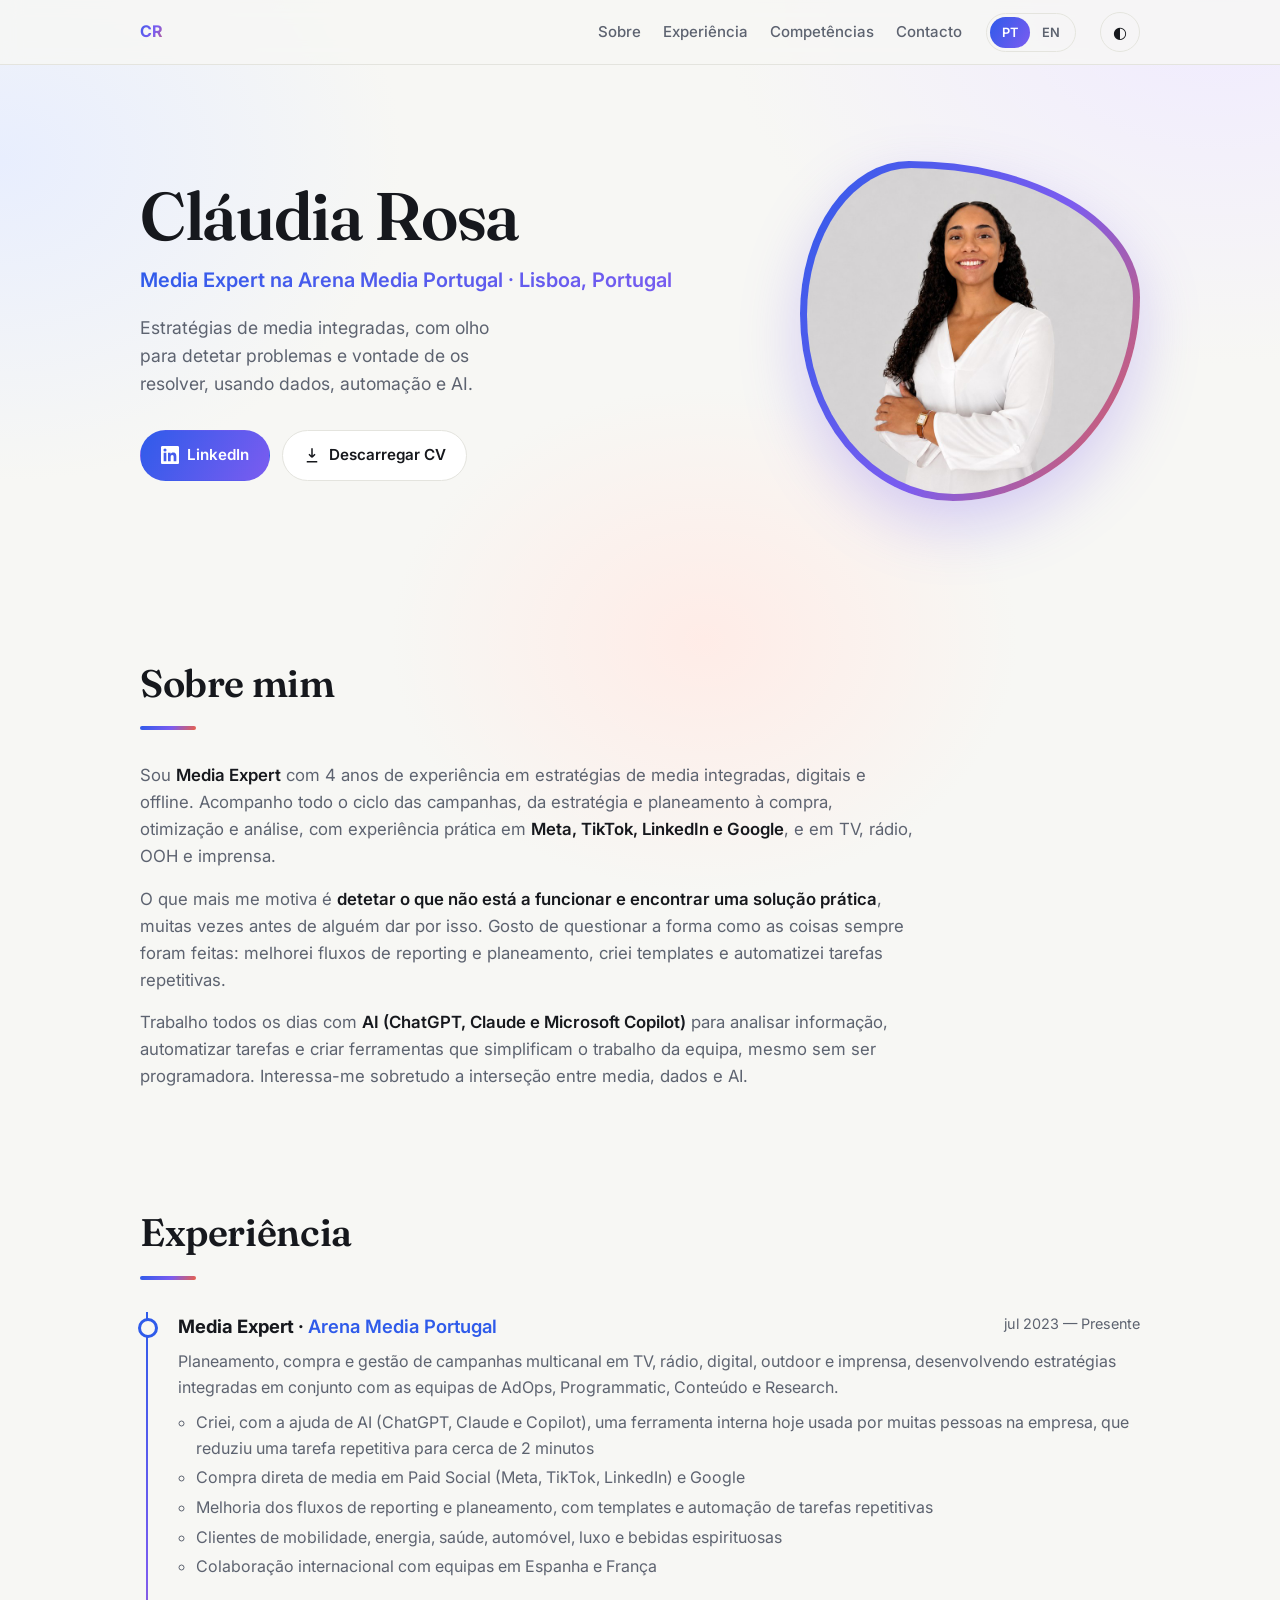
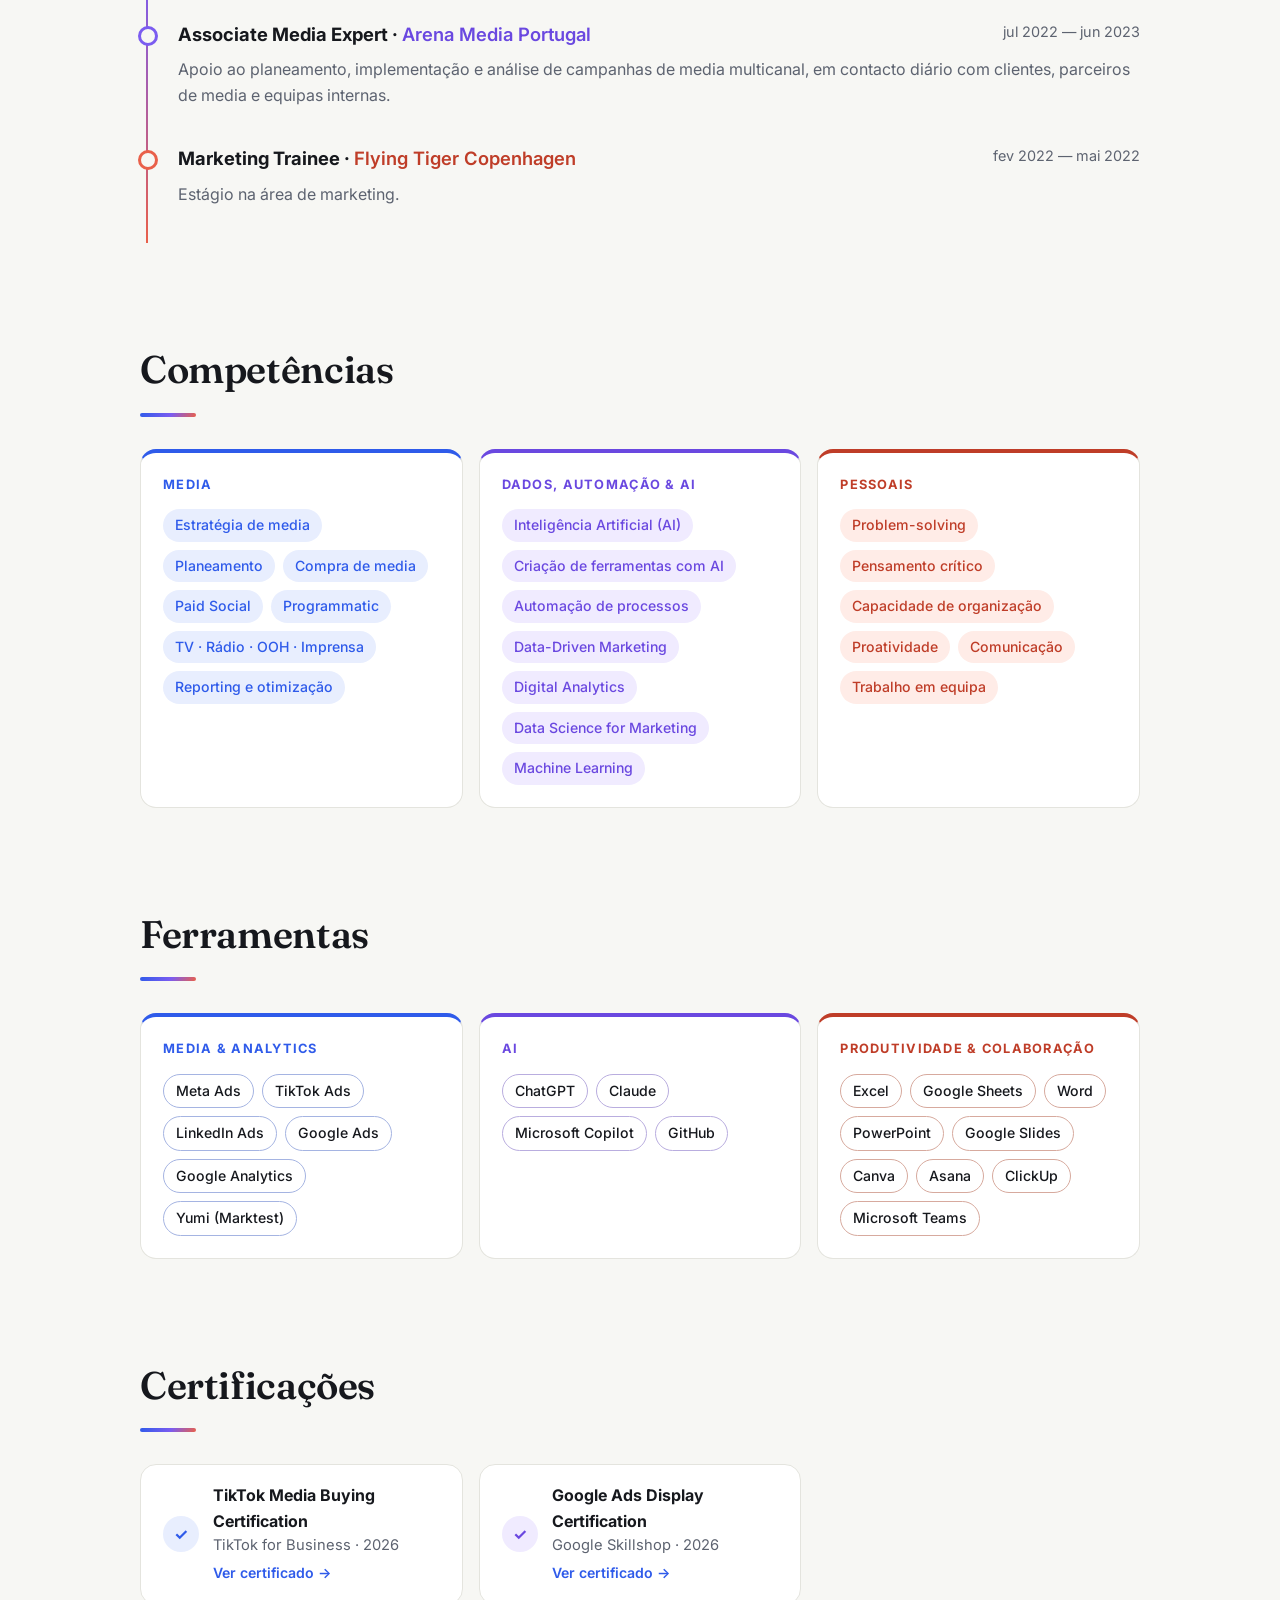
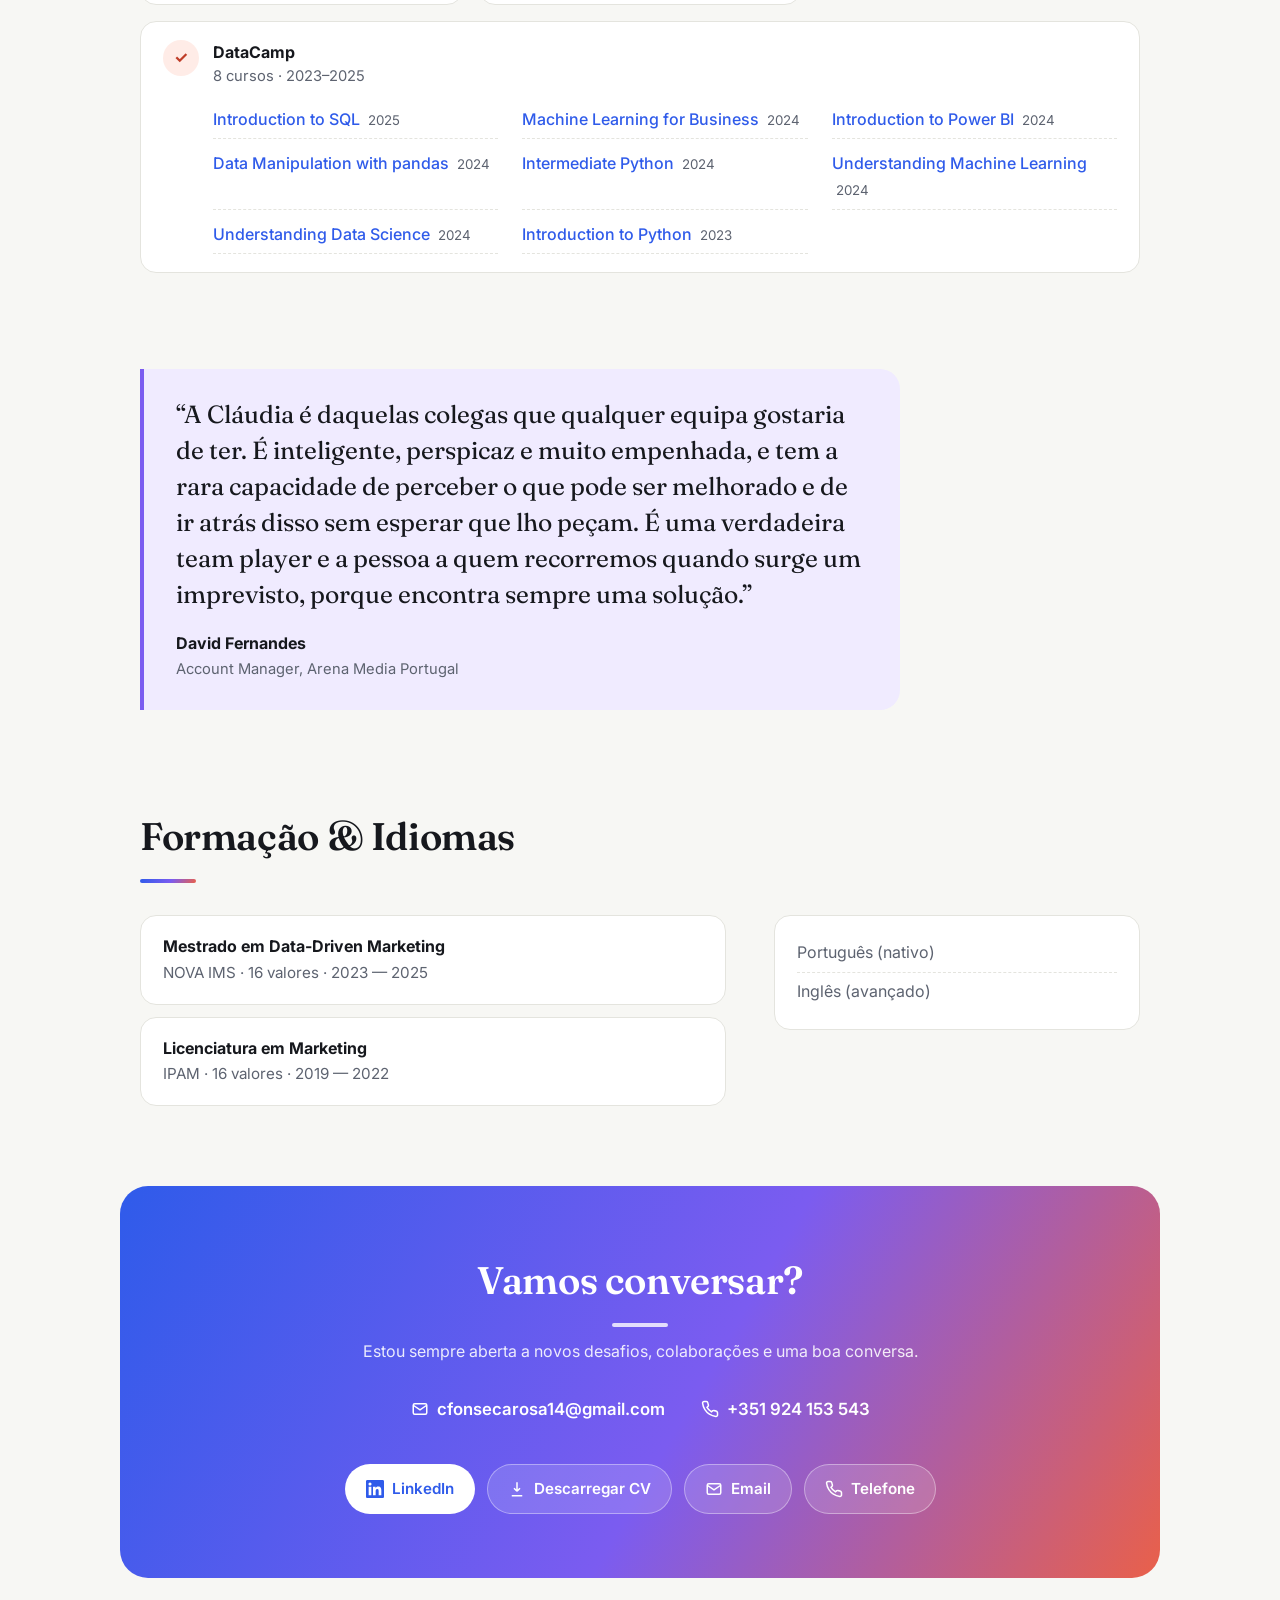
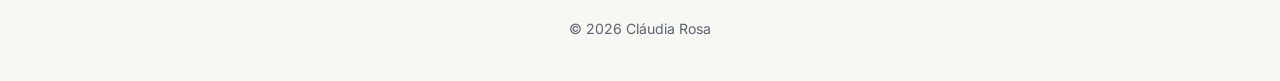
==== template.html @ 30704c72 "Correções da auditoria UX/UI - Menu deslizante no telemóvel e espaçamento corrigido - Contraste AA n" ====
<!doctype html>
<html lang="pt">
<head>
  <meta charset="utf-8" />
  <meta name="viewport" content="width=device-width, initial-scale=1" />
  <!-- Título e descrição: é o que aparece na pré-visualização do LinkedIn -->
  <title>Cláudia Rosa — Media Expert</title>
  <meta name="description" content="Cláudia Rosa, Media Expert na Arena Media Portugal. Estratégias de media integradas, dados, automação e AI." />
  <meta property="og:title" content="Cláudia Rosa — Media Expert" />
  <meta property="og:description" content="Media Expert na Arena Media Portugal. Estratégias de media integradas, do planeamento à análise, com dados, automação e AI." />
  <meta property="og:type" content="website" />
  <meta property="og:image" content="https://claudia-rosa.vercel.app/og.png" />
  <meta property="og:url" content="https://claudia-rosa.vercel.app/" />
  <meta name="twitter:card" content="summary_large_image" />
  <link rel="icon" href="data:image/svg+xml,<svg xmlns='http://www.w3.org/2000/svg' viewBox='0 0 100 100'><defs><linearGradient id='g' x1='0' y1='0' x2='1' y2='1'><stop offset='0' stop-color='%232f5bea'/><stop offset='.55' stop-color='%237b5cf0'/><stop offset='1' stop-color='%23e9604a'/></linearGradient></defs><rect width='100' height='100' rx='24' fill='url(%23g)'/><text x='50' y='64' font-size='42' text-anchor='middle' fill='white' font-family='Arial' font-weight='bold'>CR</text></svg>" />
  <link rel="preconnect" href="https://fonts.googleapis.com" />
  <link rel="preconnect" href="https://fonts.gstatic.com" crossorigin />
  <link href="https://fonts.googleapis.com/css2?family=Inter:wght@400;500;600;700&family=Fraunces:opsz,wght@9..144,500;9..144,600&display=swap" rel="stylesheet" />
  <link rel="stylesheet" href="styles.css" />
  <script>document.documentElement.classList.add("js")</script>
</head>
<body>
  <header class="nav">
    <div class="wrap nav-inner">
      <a href="#topo" class="logo" id="logo"></a>
      <nav class="nav-links">
        <a href="#sobre" data-nav="sobre"></a>
        <a href="#caso" data-nav="caso"></a>
        <a href="#experiencia" data-nav="experiencia"></a>
        <a href="#competencias" data-nav="competencias"></a>
        <a href="#contacto" data-nav="contacto"></a>
      </nav>
      <div class="lang" role="group" aria-label="Idioma / Language">
        <button data-lang="pt">PT</button>
        <button data-lang="en">EN</button>
      </div>
      <button class="theme" id="theme">◐</button>
    </div>
  </header>

  <main id="topo">
    <section class="hero wrap">
      <div class="hero-text reveal">
        <p class="badge" id="badge"><span class="dot"></span><span data-t="disponivel"></span></p>
        <h1 id="nome"></h1>
        <p class="cargo" id="cargo"></p>
        <p class="frase" id="frase"></p>
        <div class="ctas" id="ctas"></div>
      </div>
      <div class="avatar reveal" id="avatar"></div>
    </section>

    <section id="sobre" class="wrap section">
      <h2 class="reveal" data-t="sobre"></h2>
      <div class="sobre-grid">
        <div class="sobre-texto reveal" id="sobre-texto"></div>
        <div class="numeros reveal" id="numeros"></div>
      </div>
    </section>

    <section id="abordagem" class="wrap section">
      <h2 class="reveal" data-t="abordagem"></h2>
      <div class="abordagem" id="abordagem-lista"></div>
    </section>

    <section id="caso" class="wrap section">
      <h2 class="reveal" data-t="caso"></h2>
      <div id="casos"></div>
    </section>

    <section id="experiencia" class="wrap section">
      <h2 class="reveal" data-t="experiencia"></h2>
      <ol class="timeline" id="timeline"></ol>
    </section>

    <section id="competencias" class="wrap section">
      <h2 class="reveal" data-t="competencias"></h2>
      <div class="skills" id="skills"></div>
    </section>

    <section id="ferramentas" class="wrap section">
      <h2 class="reveal" data-t="ferramentas"></h2>
      <div class="skills" id="ferramentas-lista"></div>
    </section>

    <section id="certificacoes" class="wrap section">
      <h2 class="reveal" data-t="certificacoes"></h2>
      <div class="certs" id="certs"></div>
    </section>

    <section id="recomendacao" class="wrap section">
      <figure class="quote reveal" id="quote"></figure>
    </section>

    <section id="projetos" class="wrap section">
      <h2 class="reveal" data-t="projetos"></h2>
      <div class="cards" id="cards"></div>
    </section>

    <section id="formacao" class="wrap section">
      <h2 class="reveal" data-t="formacao"></h2>
      <div class="formacao-grid">
        <ul class="formacao" id="formacao-lista"></ul>
        <ul class="idiomas reveal" id="idiomas"></ul>
      </div>
    </section>

    <section id="contacto" class="wrap section contacto reveal">
      <h2 data-t="contactoTitulo"></h2>
      <p data-t="contactoTexto"></p>
      <div class="contact-info" id="contact-info"></div>
      <div class="ctas center" id="ctas2"></div>
    </section>
  </main>

  <footer class="wrap footer" id="footer"></footer>

  <script src="data.js"></script>
  <script src="main.js"></script>
</body>
</html>
---- styles.css ----
:root {
  --bg: #f7f7f4;
  --surface: #ffffff;
  --text: #16181d;
  --muted: #5d6370;
  --line: #e4e4de;
  --accent: #2f5bea;
  --accent-soft: #e8eefe;
  --ok: #17a34a;
  --radius: 16px;
  --shadow: 0 1px 2px rgba(0,0,0,.04), 0 8px 24px rgba(0,0,0,.05);
}
:root[data-theme="dark"] {
  --bg: #0f1115;
  --surface: #171a21;
  --text: #eceef2;
  --muted: #9aa1ad;
  --line: #262a33;
  --accent: #7b9bff;
  --accent-soft: #1c2440;
  --shadow: 0 1px 2px rgba(0,0,0,.3), 0 8px 24px rgba(0,0,0,.25);
}
@media (prefers-color-scheme: dark) {
  :root:not([data-theme="light"]) {
    --bg: #0f1115;
    --surface: #171a21;
    --text: #eceef2;
    --muted: #9aa1ad;
    --line: #262a33;
    --accent: #7b9bff;
    --accent-soft: #1c2440;
    --shadow: 0 1px 2px rgba(0,0,0,.3), 0 8px 24px rgba(0,0,0,.25);
  }
}

* { box-sizing: border-box; margin: 0; padding: 0; }
html { scroll-behavior: smooth; scroll-padding-top: 80px; }
body {
  font-family: "Inter", system-ui, sans-serif;
  background: var(--bg);
  color: var(--text);
  line-height: 1.6;
  -webkit-font-smoothing: antialiased;
}
a { color: inherit; }
.wrap { max-width: 1040px; margin: 0 auto; padding: 0 20px; }

/* NAV */
.nav {
  position: sticky; top: 0; z-index: 10;
  background: color-mix(in srgb, var(--bg) 82%, transparent);
  backdrop-filter: blur(10px);
  border-bottom: 1px solid var(--line);
}
.nav-inner { display: flex; align-items: center; gap: 24px; height: 64px; }
.logo { font-weight: 700; text-decoration: none; letter-spacing: .02em; }
.nav-links { display: flex; gap: 22px; margin-left: auto; }
.nav-links a { text-decoration: none; color: var(--muted); font-size: .94rem; font-weight: 500; }
.nav-links a:hover { color: var(--text); }
.theme {
  background: none; border: 1px solid var(--line); color: var(--text);
  width: 36px; height: 36px; border-radius: 50%; cursor: pointer; font-size: 1rem;
}

/* HERO */
.hero {
  display: grid; grid-template-columns: 1.4fr 1fr; gap: 48px;
  align-items: center; padding-top: 96px; padding-bottom: 80px;
}
.badge {
  display: inline-flex; align-items: center; gap: 8px;
  font-size: .85rem; font-weight: 500; color: var(--muted);
  border: 1px solid var(--line); background: var(--surface);
  padding: 6px 12px; border-radius: 999px; margin-bottom: 24px;
}
.dot { width: 8px; height: 8px; border-radius: 50%; background: var(--ok); box-shadow: 0 0 0 4px color-mix(in srgb, var(--ok) 20%, transparent); }
h1 {
  font-family: "Fraunces", Georgia, serif; font-weight: 600;
  font-size: clamp(2.6rem, 6vw, 4.2rem); line-height: 1.05; letter-spacing: -.02em;
}
.cargo { font-size: 1.25rem; color: var(--accent); font-weight: 600; margin-top: 12px; }
.frase { font-size: 1.1rem; color: var(--muted); margin-top: 18px; max-width: 34ch; }
.ctas { display: flex; flex-wrap: wrap; gap: 12px; margin-top: 32px; }
.ctas.center { justify-content: center; }
.btn {
  display: inline-flex; align-items: center; gap: 8px;
  padding: 12px 20px; border-radius: 999px; font-weight: 600; font-size: .95rem;
  text-decoration: none; border: 1px solid var(--line); background: var(--surface);
  transition: transform .15s ease, box-shadow .15s ease;
}
.btn:hover { transform: translateY(-2px); box-shadow: var(--shadow); }
.btn.primary { background: var(--accent); color: #fff; border-color: var(--accent); }
.btn svg { width: 18px; height: 18px; }

.avatar {
  aspect-ratio: 1; width: 100%; max-width: 340px; justify-self: end;
  border-radius: 32% 68% 55% 45% / 45% 40% 60% 55%;
  background: linear-gradient(135deg, var(--accent), color-mix(in srgb, var(--accent) 40%, #a855f7));
  display: grid; place-items: center; overflow: hidden;
  color: #fff; font-family: "Fraunces", serif; font-size: 5rem; font-weight: 600;
  box-shadow: var(--shadow);
}
.avatar img { width: 100%; height: 100%; object-fit: cover; }

/* SECTIONS */
.section { padding-top: 72px; padding-bottom: 24px; }
h2 {
  font-family: "Fraunces", Georgia, serif; font-weight: 600;
  font-size: clamp(1.8rem, 3.5vw, 2.4rem); letter-spacing: -.01em; margin-bottom: 32px;
}
.sobre-grid { display: grid; grid-template-columns: 1.6fr 1fr; gap: 48px; }
.sobre-grid.so-texto { grid-template-columns: 1fr; }
.so-texto .sobre-texto { max-width: 780px; }
.sobre-texto p { color: var(--muted); font-size: 1.05rem; margin-bottom: 16px; }
.numeros { display: grid; gap: 12px; align-content: start; }
.numero {
  background: var(--surface); border: 1px solid var(--line); border-radius: var(--radius);
  padding: 18px 22px; display: flex; align-items: baseline; gap: 14px;
}
.numero b { font-family: "Fraunces", serif; font-size: 2rem; color: var(--accent); }
.numero span { color: var(--muted); }

/* TIMELINE */
.timeline { list-style: none; border-left: 2px solid var(--line); margin-left: 6px; }
.timeline li { position: relative; padding: 0 0 36px 32px; }
.timeline li::before {
  content: ""; position: absolute; left: -8px; top: 6px;
  width: 14px; height: 14px; border-radius: 50%;
  background: var(--bg); border: 3px solid var(--accent);
}
.timeline .top { display: flex; flex-wrap: wrap; justify-content: space-between; gap: 4px 16px; }
.timeline h3 { font-size: 1.15rem; }
.timeline .empresa { color: var(--accent); font-weight: 600; }
.timeline .periodo { color: var(--muted); font-size: .9rem; white-space: nowrap; }
.timeline p { color: var(--muted); margin-top: 8px; }
.timeline ul { margin-top: 10px; padding-left: 18px; color: var(--muted); }
.timeline ul li { padding: 0 0 4px; }
.timeline ul li::before { display: none; }

/* SKILLS */
.chip.tool { background: var(--surface); color: var(--text); border: 1px solid var(--line); }
.skills { display: grid; grid-template-columns: repeat(auto-fit, minmax(240px, 1fr)); gap: 16px; }
.skill-group { background: var(--surface); border: 1px solid var(--line); border-radius: var(--radius); padding: 22px; }
.skill-group h3 { font-size: .8rem; text-transform: uppercase; letter-spacing: .1em; color: var(--muted); margin-bottom: 14px; }
.chips { display: flex; flex-wrap: wrap; gap: 8px; }
.chip { background: var(--accent-soft); color: var(--accent); font-size: .88rem; font-weight: 500; padding: 5px 12px; border-radius: 999px; }

/* PROJECTS */
.cards { display: grid; grid-template-columns: repeat(auto-fit, minmax(280px, 1fr)); gap: 16px; }
.card {
  background: var(--surface); border: 1px solid var(--line); border-radius: var(--radius);
  padding: 24px; text-decoration: none; display: flex; flex-direction: column; gap: 10px;
  transition: transform .15s ease, box-shadow .15s ease, border-color .15s ease;
}
a.card:hover { transform: translateY(-3px); box-shadow: var(--shadow); border-color: var(--accent); }
.card h3 { font-size: 1.1rem; }
.card p { color: var(--muted); flex: 1; }
.card .arrow { color: var(--accent); font-weight: 600; font-size: .9rem; }

/* FORMAÇÃO */
.formacao-grid { display: grid; grid-template-columns: 1.6fr 1fr; gap: 48px; }
.formacao { list-style: none; display: grid; gap: 12px; }
.formacao li, .idiomas {
  background: var(--surface); border: 1px solid var(--line); border-radius: var(--radius); padding: 18px 22px;
}
.formacao b { display: block; }
.formacao span { color: var(--muted); font-size: .95rem; }
.idiomas { list-style: none; align-self: start; }
.idiomas li { padding: 6px 0; border-bottom: 1px dashed var(--line); color: var(--muted); }
.idiomas li:last-child { border-bottom: 0; }

/* CONTACTO */
.contacto {
  text-align: center; margin-top: 56px; padding: 64px 20px;
  background: var(--surface); border: 1px solid var(--line); border-radius: 28px;
}
.contacto h2 { margin-bottom: 12px; }
.contacto p { color: var(--muted); }
.footer { padding: 40px 20px; text-align: center; color: var(--muted); font-size: .88rem; }

/* CERTIFICAÇÕES */
.certs { display: grid; grid-template-columns: repeat(auto-fit, minmax(280px, 1fr)); gap: 16px; }
.cert { display: flex; gap: 14px; align-items: center; background: var(--surface); border: 1px solid var(--line); border-radius: var(--radius); padding: 18px 22px; }
.cert-ico { flex: none; width: 36px; height: 36px; border-radius: 50%; display: grid; place-items: center; background: var(--accent-soft); color: var(--accent); font-weight: 700; }
.cert b { display: block; }
.cert div span { display: block; color: var(--muted); font-size: .92rem; }
.cert em { display: inline-block; margin-top: 4px; font-style: normal; font-weight: 600; font-size: .88rem; color: var(--accent); }
a.cert { text-decoration: none; transition: transform .15s ease, box-shadow .15s ease, border-color .15s ease; }
a.cert:hover { transform: translateY(-2px); box-shadow: var(--shadow); border-color: var(--accent); }

/* RECOMENDAÇÃO */
.quote { border-left: 4px solid var(--accent); padding: 8px 0 8px 28px; max-width: 760px; }
.quote blockquote { font-family: "Fraunces", Georgia, serif; font-size: clamp(1.2rem, 2.4vw, 1.55rem); line-height: 1.45; }
.quote figcaption { margin-top: 18px; }
.quote figcaption b { display: block; }
.quote figcaption span { color: var(--muted); font-size: .92rem; }
.avatar img { object-position: center 20%; }

/* COMO TRABALHO */
.abordagem { display: grid; grid-template-columns: repeat(auto-fit, minmax(260px, 1fr)); gap: 16px; }
.abord { background: var(--surface); border: 1px solid var(--line); border-radius: var(--radius); padding: 26px; }
.abord-ico { display: grid; place-items: center; width: 48px; height: 48px; border-radius: 14px; background: var(--accent-soft); font-size: 1.4rem; margin-bottom: 16px; }
.abord h3 { font-size: 1.12rem; margin-bottom: 8px; }
.abord p { color: var(--muted); }

/* CONTACTO INFO */
.contact-info { display: flex; flex-wrap: wrap; justify-content: center; gap: 12px 28px; margin-top: 22px; }
.contact-info a { display: inline-flex; align-items: center; gap: 8px; text-decoration: none; font-weight: 600; font-size: 1.05rem; }
.contact-info a:hover { color: var(--accent); }
.contact-info svg { width: 18px; height: 18px; color: var(--accent); }

/* IDIOMA */
.lang { display: flex; border: 1px solid var(--line); border-radius: 999px; padding: 3px; }
.nav-links + .lang { margin-left: 0; }
.lang button {
  background: none; border: 0; color: var(--muted); font: 600 .8rem "Inter", sans-serif;
  padding: 5px 10px; border-radius: 999px; cursor: pointer;
}
.lang button[aria-pressed="true"] { background: var(--accent); color: #fff; }
[hidden] { display: none !important; }

/* CASO */
.caso { background: var(--surface); border: 1px solid var(--line); border-radius: 24px; padding: 36px; display: grid; gap: 28px; }
.caso-top h3 { font-family: "Fraunces", Georgia, serif; font-weight: 600; font-size: clamp(1.35rem, 2.6vw, 1.7rem); line-height: 1.25; }
.caso-top p { color: var(--muted); margin-top: 6px; }
.caso-metricas { display: grid; grid-template-columns: repeat(auto-fit, minmax(180px, 1fr)); gap: 12px; }
.caso-metricas div { background: var(--accent-soft); border-radius: 14px; padding: 16px 18px; }
.caso-metricas b { display: block; font-family: "Fraunces", serif; font-size: 1.6rem; color: var(--accent); line-height: 1.2; }
.caso-metricas span { color: var(--muted); font-size: .92rem; }
.caso-passos { display: grid; grid-template-columns: repeat(3, 1fr); gap: 28px; }
.passo { font: 600 .78rem "Inter", sans-serif; color: var(--accent); letter-spacing: .1em; }
.caso-passos h4 { font-size: 1.05rem; margin: 4px 0 8px; }
.caso-passos p { color: var(--muted); }

/* ANIMAÇÃO */
.js .reveal { opacity: 0; transform: translateY(16px); transition: opacity .6s ease, transform .6s ease; }
.js .reveal.visible { opacity: 1; transform: none; }
@media (prefers-reduced-motion: reduce) {
  .reveal { opacity: 1; transform: none; transition: none; }
  html { scroll-behavior: auto; }
}

/* MOBILE */
@media (max-width: 760px) {
  .nav-links { display: none; }
  .lang { margin-left: auto; }
  .caso { padding: 24px 20px; }
  .caso-passos { grid-template-columns: 1fr; gap: 20px; }
  .hero { grid-template-columns: 1fr; padding-top: 48px; gap: 32px; }
  .avatar { order: -1; max-width: 160px; justify-self: start; font-size: 3rem; }
  .sobre-grid, .formacao-grid { grid-template-columns: 1fr; gap: 24px; }
  .contacto { margin-left: 16px; margin-right: 16px; }
  .wrap { padding-left: 16px; padding-right: 16px; }
}

/* =====================================================================
   COR — paleta azul · violeta · coral
   ===================================================================== */
:root {
  --violet: #7b5cf0; --violet-soft: #f0ebff;
  --coral: #e9604a; --coral-soft: #ffece7;
  --grad: linear-gradient(120deg, #2f5bea 0%, #7b5cf0 55%, #e9604a 100%);
  --grad-btn: linear-gradient(120deg, #2f5bea, #7b5cf0);
}
:root[data-theme="dark"] { --violet: #a58bff; --violet-soft: #241e3d; --coral: #ff8a75; --coral-soft: #36201c; }
@media (prefers-color-scheme: dark) {
  :root:not([data-theme="light"]) { --violet: #a58bff; --violet-soft: #241e3d; --coral: #ff8a75; --coral-soft: #36201c; }
}

/* fundo com manchas de cor suaves no topo */
body {
  background:
    radial-gradient(55% 520px at 95% 0, var(--violet-soft), transparent 70%) no-repeat,
    radial-gradient(45% 460px at 0 160px, var(--accent-soft), transparent 70%) no-repeat,
    radial-gradient(35% 360px at 55% 640px, var(--coral-soft), transparent 70%) no-repeat,
    var(--bg);
}

.logo { background: var(--grad); -webkit-background-clip: text; background-clip: text; color: transparent; }
.cargo { background: var(--grad-btn); -webkit-background-clip: text; background-clip: text; color: transparent; }
.btn.primary { background: var(--grad-btn); border-color: transparent; }
.lang button[aria-pressed="true"] { background: var(--grad-btn); }

.avatar { padding: 7px; background: var(--grad); box-shadow: 0 24px 60px color-mix(in srgb, var(--violet) 28%, transparent); }
.avatar img { border-radius: inherit; }

/* traço colorido por baixo dos títulos */
.section h2::after {
  content: ""; display: block; width: 56px; height: 4px; border-radius: 4px;
  background: var(--grad); margin-top: 12px;
}

/* timeline */
.timeline { border-left: 0; background: linear-gradient(var(--accent), var(--violet), var(--coral)) 0 0 / 2px 100% no-repeat; }
.timeline > li:nth-child(3n+2)::before { border-color: var(--violet); }
.timeline > li:nth-child(3n+3)::before { border-color: var(--coral); }
.timeline > li:nth-child(3n+2) .empresa { color: var(--violet); }
.timeline > li:nth-child(3n+3) .empresa { color: var(--coral); }

/* cada grupo de competências/ferramentas com a sua cor */
.skills > .skill-group { --c: var(--accent); --cs: var(--accent-soft); border-top: 4px solid var(--c); }
.skills > .skill-group:nth-child(3n+2) { --c: var(--violet); --cs: var(--violet-soft); }
.skills > .skill-group:nth-child(3n+3) { --c: var(--coral); --cs: var(--coral-soft); }
.skills > .skill-group h3 { color: var(--c); }
.skills > .skill-group .chip { background: var(--cs); color: var(--c); }
.skills > .skill-group .chip.tool { background: var(--surface); color: var(--text); border-color: color-mix(in srgb, var(--c) 35%, var(--line)); }

/* certificações */
.certs > .cert:nth-child(3n+2) .cert-ico { background: var(--violet-soft); color: var(--violet); }
.certs > .cert:nth-child(3n+3) .cert-ico { background: var(--coral-soft); color: var(--coral); }

/* recomendação */
.quote { background: var(--violet-soft); border-left-color: var(--violet); border-radius: 0 20px 20px 0; padding: 28px 32px; }

/* contacto */
.contacto { background: var(--grad); border: 0; color: #fff; }
.contacto h2::after { background: #fff; margin-left: auto; margin-right: auto; opacity: .8; }
.contacto p { color: rgba(255,255,255,.88); }
.contact-info a, .contact-info a:hover { color: #fff; }
.contact-info svg { color: #fff; }
.contacto .btn { background: rgba(255,255,255,.14); color: #fff; border-color: rgba(255,255,255,.38); }
.contacto .btn.primary { background: #fff; color: #2f5bea; }

/* =====================================================================
   AJUSTES DA AUDITORIA
   ===================================================================== */
/* contraste: tons de texto mais escuros (≥ 4.5:1) */
:root { --violet-ink: #6a48e0; --coral-ink: #bf3d28; }
:root[data-theme="dark"] { --violet-ink: var(--violet); --coral-ink: var(--coral); }
@media (prefers-color-scheme: dark) { :root:not([data-theme="light"]) { --violet-ink: var(--violet); --coral-ink: var(--coral); } }
.skills > .skill-group:nth-child(3n+2) { --c: var(--violet-ink); }
.skills > .skill-group:nth-child(3n+3) { --c: var(--coral-ink); }
.timeline > li:nth-child(3n+2) .empresa { color: var(--violet-ink); }
.timeline > li:nth-child(3n+3) .empresa { color: var(--coral-ink); }
.certs > .cert:nth-child(3n+2) .cert-ico { color: var(--violet-ink); }
.certs > .cert:nth-child(3n+3) .cert-ico { color: var(--coral-ink); }

/* negrito no Sobre mim */
.sobre-texto strong { color: var(--text); font-weight: 600; }

/* certificações agrupadas */
.cert-grupo { grid-column: 1 / -1; align-items: flex-start; }
.cert-grupo > div { flex: 1; min-width: 0; }
.cert-grupo ul { list-style: none; margin-top: 12px; display: grid; grid-template-columns: repeat(auto-fit, minmax(240px, 1fr)); gap: 6px 24px; }
.cert-grupo li { padding: 6px 0; border-bottom: 1px dashed var(--line); }
.cert-grupo li a { color: var(--accent); font-weight: 500; text-decoration: none; }
.cert-grupo li a:hover { text-decoration: underline; }
.cert-grupo small { color: var(--muted); margin-left: 4px; }

/* áreas de toque maiores */
.lang button { padding: 8px 12px; }
.theme { width: 40px; height: 40px; }
.contact-info a { padding: 9px 4px; }
.logo { padding: 8px 0; }

/* menu no telemóvel: links numa faixa que desliza na horizontal */
@media (max-width: 760px) {
  html { scroll-padding-top: 118px; }
  .nav-inner { flex-wrap: wrap; height: auto; padding-top: 8px; gap: 8px 12px; }
  .nav-links {
    display: flex; order: 3; width: 100%; margin: 0 -16px; padding: 4px 16px 10px;
    gap: 6px; overflow-x: auto; scrollbar-width: none; width: calc(100% + 32px);
  }
  .nav-links::-webkit-scrollbar { display: none; }
  .nav-links + .lang { margin-left: auto; }
  .lang button { min-height: 36px; }
  .nav-links a {
    flex: none; padding: 9px 14px; border-radius: 999px; font-size: .9rem;
    background: var(--surface); border: 1px solid var(--line);
  }
}
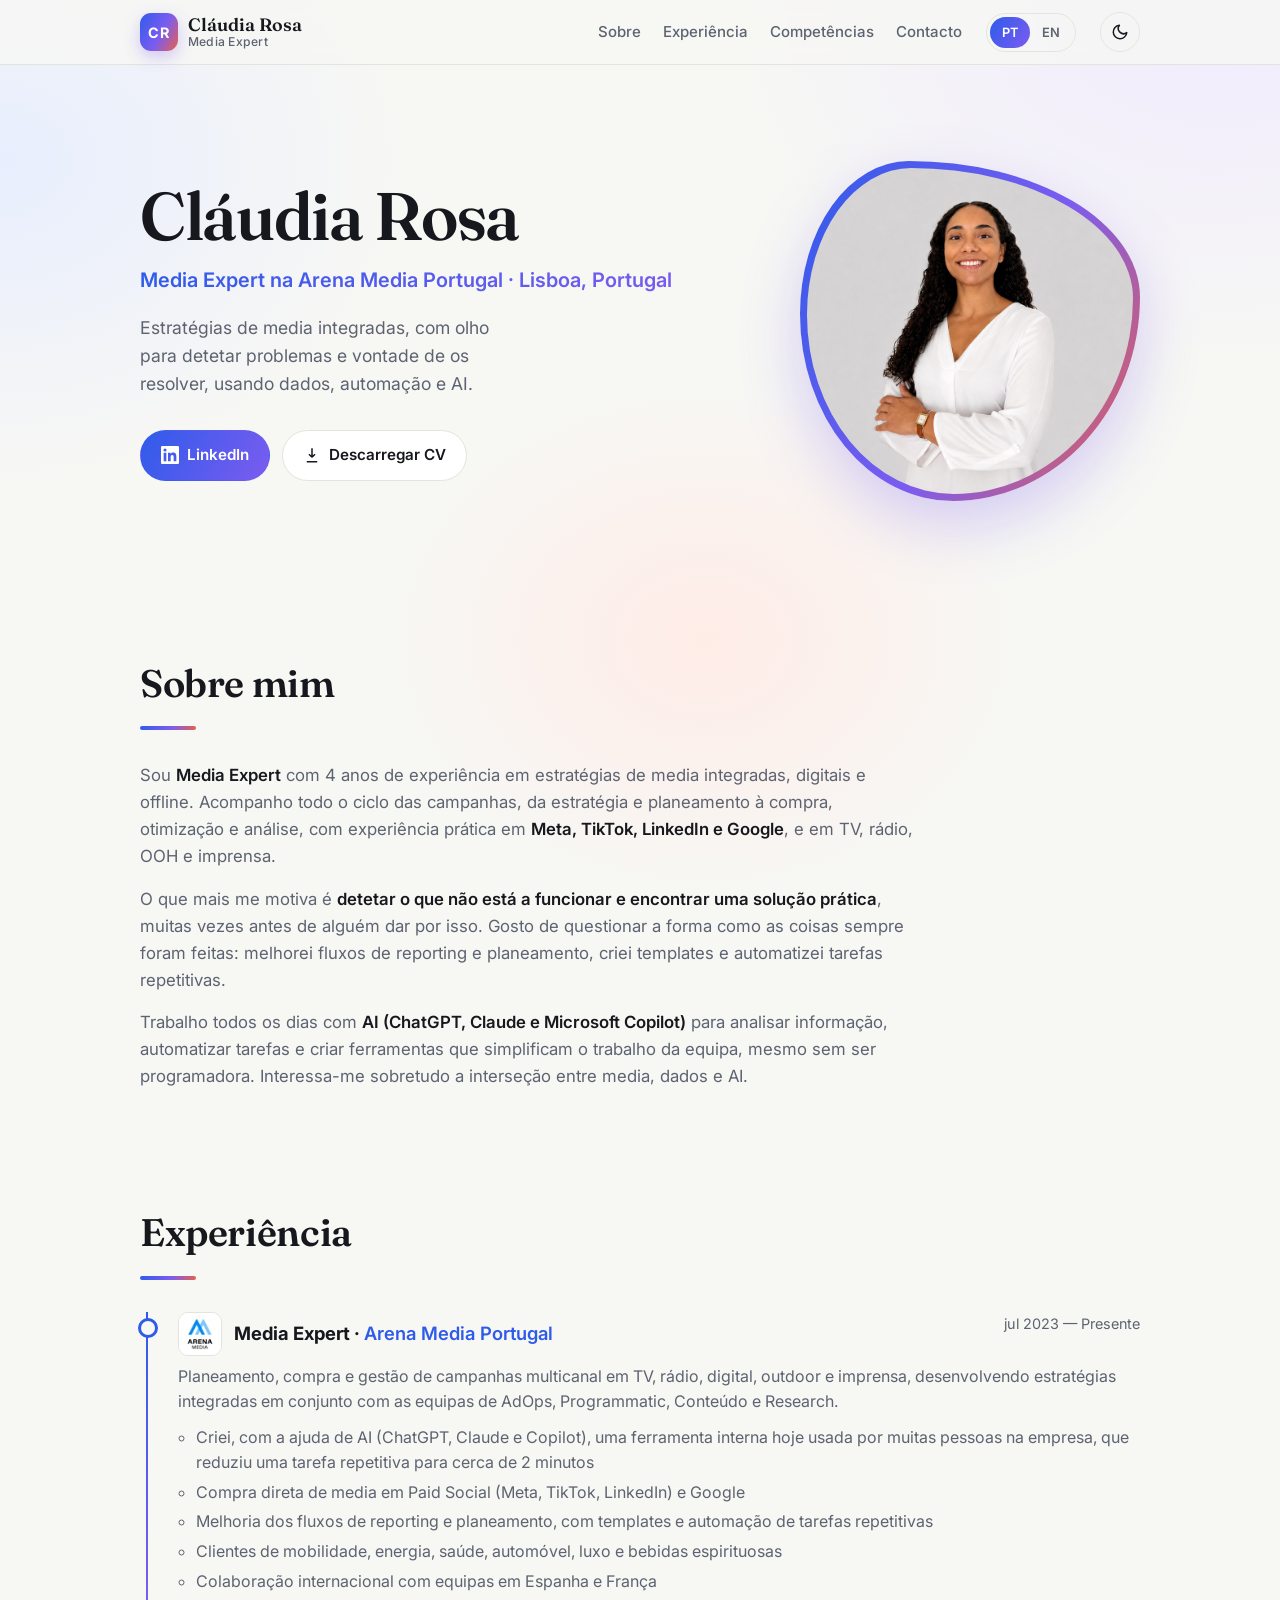
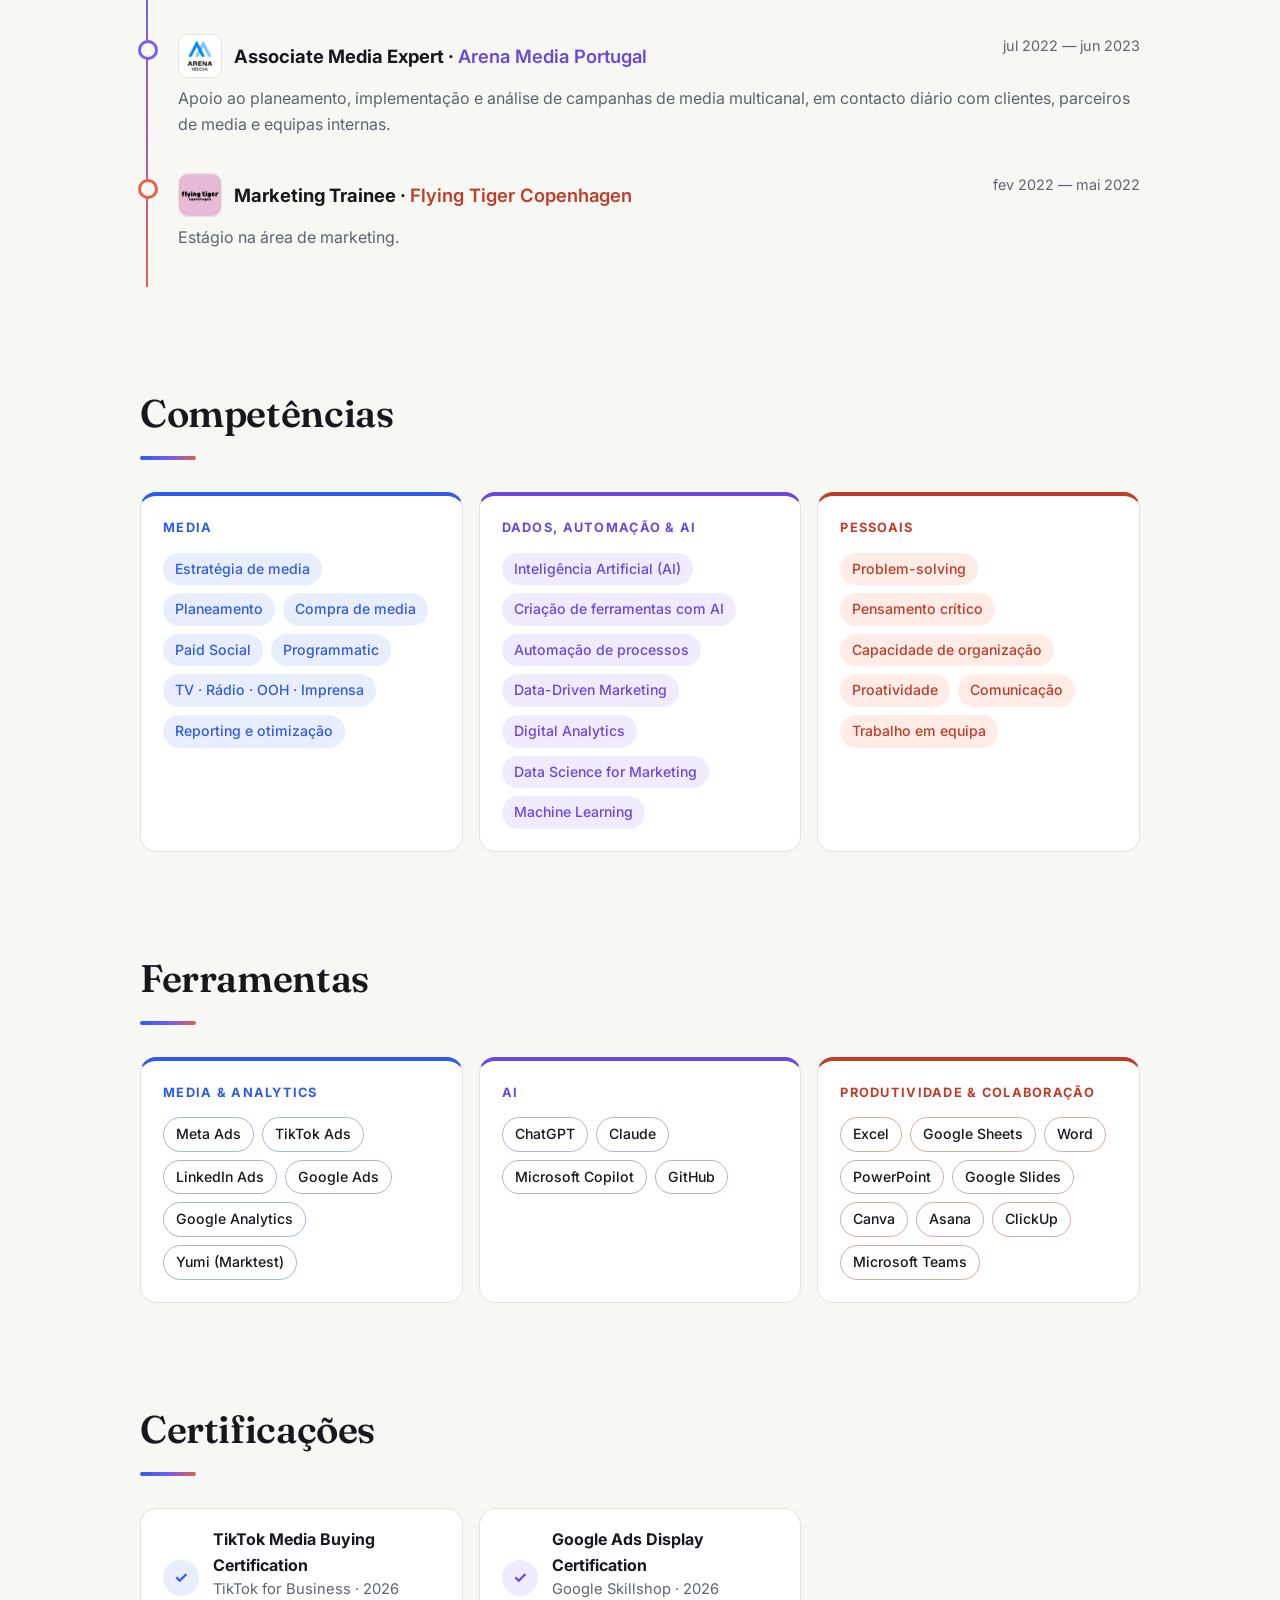
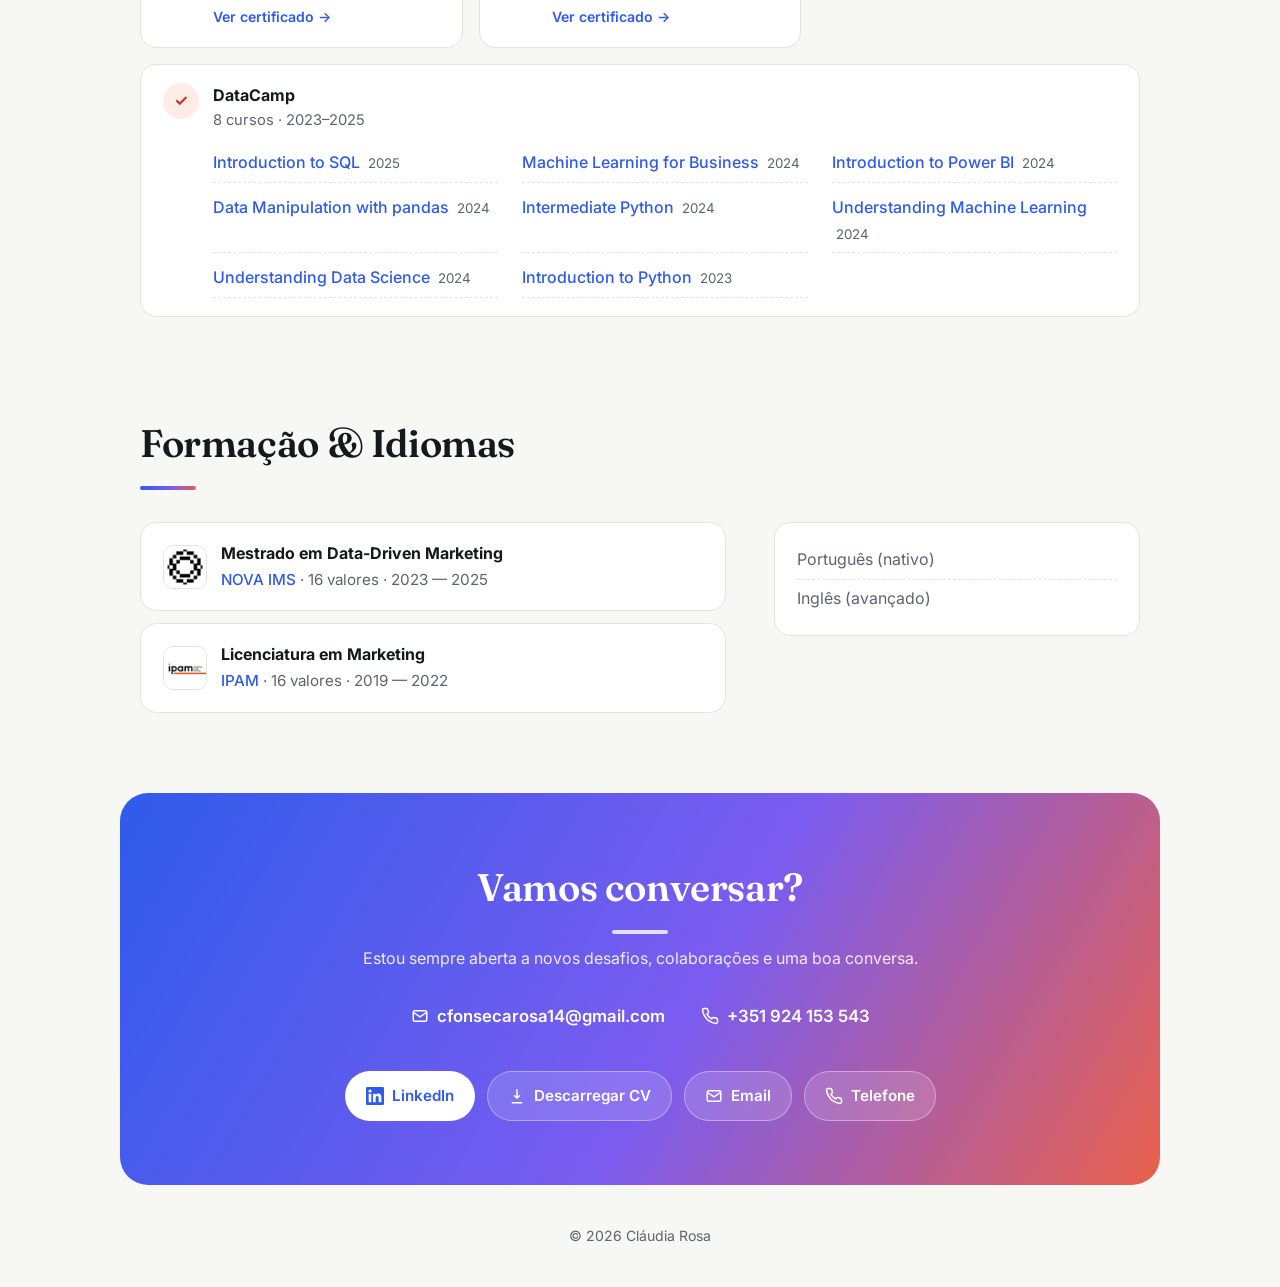
==== commit 364498c9: "Topo: monograma com nome e cargo; ícones de tema Co-Authored-By: Claude Opus 5.5 <noreply@anthropic." ====
--- a/template.html
+++ b/template.html
@@ -34,7 +34,10 @@
         <button data-lang="pt">PT</button>
         <button data-lang="en">EN</button>
       </div>
-      <button class="theme" id="theme">◐</button>
+      <button class="theme" id="theme">
+        <svg class="ico-sun" viewBox="0 0 24 24" fill="none" stroke="currentColor" stroke-width="2" stroke-linecap="round" aria-hidden="true"><circle cx="12" cy="12" r="4"/><path d="M12 2v2M12 20v2M4.9 4.9l1.4 1.4M17.7 17.7l1.4 1.4M2 12h2M20 12h2M4.9 19.1l1.4-1.4M17.7 6.3l1.4-1.4"/></svg>
+        <svg class="ico-moon" viewBox="0 0 24 24" fill="none" stroke="currentColor" stroke-width="2" stroke-linecap="round" stroke-linejoin="round" aria-hidden="true"><path d="M21 12.8A9 9 0 1 1 11.2 3a7 7 0 0 0 9.8 9.8z"/></svg>
+      </button>
     </div>
   </header>
 
--- a/styles.css
+++ b/styles.css
@@ -276,7 +276,17 @@
     var(--bg);
 }
 
-.logo { background: var(--grad); -webkit-background-clip: text; background-clip: text; color: transparent; }
+.logo { display: inline-flex; align-items: center; gap: 10px; color: var(--text); letter-spacing: 0; }
+.logo-mark {
+  display: grid; place-items: center; width: 38px; height: 38px; border-radius: 11px;
+  background: var(--grad); color: #fff; font: 700 .9rem "Inter", sans-serif; letter-spacing: .04em;
+  box-shadow: 0 6px 16px color-mix(in srgb, var(--violet) 30%, transparent);
+  transition: transform .2s ease;
+}
+.logo:hover .logo-mark { transform: rotate(-6deg) scale(1.05); }
+.logo-txt { display: flex; flex-direction: column; line-height: 1.15; }
+.logo-txt b { font-family: "Fraunces", Georgia, serif; font-weight: 600; font-size: 1.12rem; }
+.logo-txt small { color: var(--muted); font-size: .76rem; font-weight: 500; letter-spacing: .02em; }
 .cargo { background: var(--grad-btn); -webkit-background-clip: text; background-clip: text; color: transparent; }
 .btn.primary { background: var(--grad-btn); border-color: transparent; }
 .lang button[aria-pressed="true"] { background: var(--grad-btn); }
@@ -369,3 +379,33 @@
     background: var(--surface); border: 1px solid var(--line);
   }
 }
+
+/* logótipos de empresas e faculdades */
+.org-logo { flex: none; width: 44px; height: 44px; border-radius: 10px; object-fit: contain; background: #fff; border: 1px solid var(--line); }
+.timeline .org { display: flex; align-items: center; gap: 12px; }
+.edu-item { display: flex; align-items: center; gap: 14px; }
+.edu-item b { display: block; }
+@media (max-width: 760px) { .org-logo { width: 38px; height: 38px; } }
+
+/* links para o LinkedIn das empresas/faculdades */
+.org-link { text-decoration: none; display: inline-flex; flex: none; }
+.org-link:hover .org-logo { border-color: var(--accent); box-shadow: var(--shadow); }
+.org-link .empresa, .org-link .inst { text-decoration: underline; text-decoration-color: transparent; text-underline-offset: 3px; transition: text-decoration-color .15s; }
+.org-link:hover .empresa, .org-link:hover .inst { text-decoration-color: currentColor; }
+.edu-item .org-link .inst { color: var(--accent); font-weight: 500; }
+.edu-item span .org-link { display: inline; }
+
+/* nome no topo: em ecrãs muito estreitos esconde-se o cargo */
+@media (max-width: 400px) { .logo-txt small { display: none; } .logo-txt b { font-size: 1.02rem; } }
+
+/* botão de tema: lua no modo claro, sol no modo escuro */
+.theme { display: grid; place-items: center; color: var(--text); }
+.theme svg { width: 18px; height: 18px; }
+.theme .ico-sun { display: none; }
+:root[data-theme="dark"] .theme .ico-sun { display: block; }
+:root[data-theme="dark"] .theme .ico-moon { display: none; }
+@media (prefers-color-scheme: dark) {
+  :root:not([data-theme="light"]) .theme .ico-sun { display: block; }
+  :root:not([data-theme="light"]) .theme .ico-moon { display: none; }
+}
+.theme:hover { border-color: var(--accent); color: var(--accent); }
